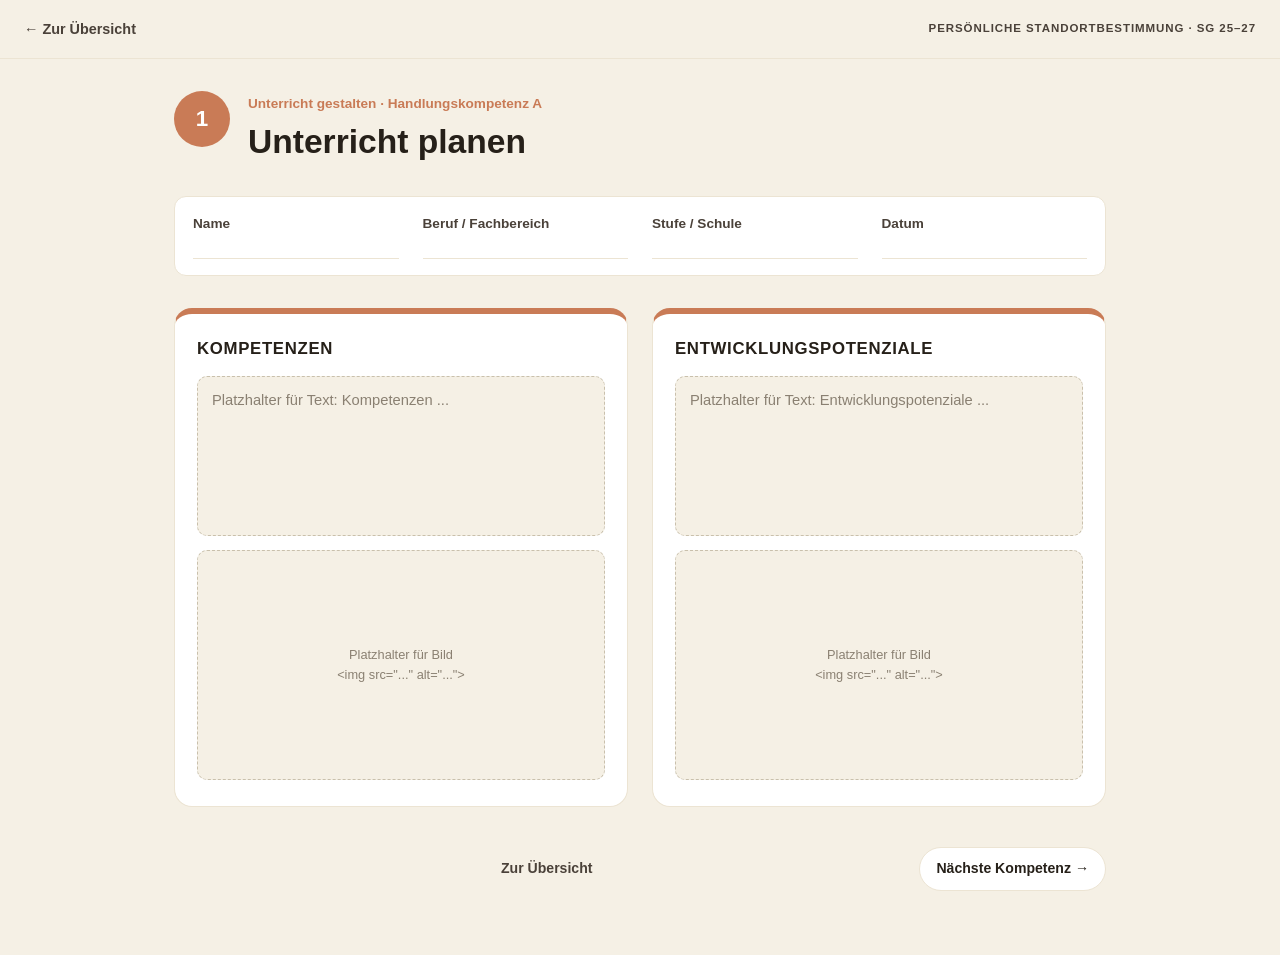
==== kompetenz-01.html @ 4d9b2840 "Add files via upload" ====
<!DOCTYPE html>
<html lang="de">
<head>
<meta charset="UTF-8">
<meta name="viewport" content="width=device-width, initial-scale=1.0">
<title>Unterricht planen – Persönliche Standortbestimmung</title>
<link rel="stylesheet" href="style.css">
</head>
<body>
<div class="top-bar">
  <a class="back-link" href="index.html">&larr; Zur Übersicht</a>
  <span class="eyebrow">Persönliche Standortbestimmung · SG 25–27</span>
</div>
<div class="wrap">

<div class="detail-header">
  <span class="num-badge" style="background:var(--gestalten)">1</span>
  <div>
    <span class="group-label" style="color:var(--gestalten)">Unterricht gestalten · Handlungskompetenz A</span>
    <h1>Unterricht planen</h1>
  </div>
</div>

<div class="person-fields">
  <div><label>Name</label><div class="field-line" contenteditable="true"></div></div>
  <div><label>Beruf / Fachbereich</label><div class="field-line" contenteditable="true"></div></div>
  <div><label>Stufe / Schule</label><div class="field-line" contenteditable="true"></div></div>
  <div><label>Datum</label><div class="field-line" contenteditable="true"></div></div>
</div>

<div class="columns">
  <div class="col gestalten">
    <h2>Kompetenzen</h2>
    <!-- PLATZHALTER TEXT: Hier eigene Kompetenzen zu "Unterricht planen" eintragen -->
    <div class="placeholder-text" contenteditable="true">Platzhalter für Text: Kompetenzen ...</div>
    <!-- PLATZHALTER BILD: <img src="pfad/zum/bild.jpg" alt="Beschreibung"> hier einfügen -->
    <div class="placeholder-image">Platzhalter für Bild<br>&lt;img src="..." alt="..."&gt;</div>
  </div>
  <div class="col gestalten">
    <h2>Entwicklungspotenziale</h2>
    <!-- PLATZHALTER TEXT: Hier eigene Entwicklungspotenziale zu "Unterricht planen" eintragen -->
    <div class="placeholder-text" contenteditable="true">Platzhalter für Text: Entwicklungspotenziale ...</div>
    <!-- PLATZHALTER BILD: <img src="pfad/zum/bild.jpg" alt="Beschreibung"> hier einfügen -->
    <div class="placeholder-image">Platzhalter für Bild<br>&lt;img src="..." alt="..."&gt;</div>
  </div>
</div>

<div class="page-nav">
  <span></span>
  <a class="to-overview" href="index.html">Zur Übersicht</a>
  <a href="kompetenz-02.html">Nächste Kompetenz &rarr;</a>
</div>
</div>
</body>
</html>
---- style.css ----
/* ============================================================
   Persönliche Standortbestimmung – SDS Magglingen 2026
   Farbschema orientiert sich am Plakat "Persönliche Standortbestimmung"
   ============================================================ */

:root {
  --cream: #f5f0e5;
  --cream-dark: #ece4d3;
  --ink: #262019;
  --ink-soft: #4a4139;

  --gestalten: #c97b56;
  --gestalten-tint: #f0c9ae;
  --gestalten-tint-soft: #f7e2d2;

  --begleiten: #4f9483;
  --begleiten-tint: #cfe6dd;
  --begleiten-tint-soft: #e4f1ec;

  --rolle: #7d79a6;
  --rolle-tint: #dad7e9;
  --rolle-tint-soft: #ece9f4;

  --radius: 18px;
  --max-width: 980px;
}

* { box-sizing: border-box; }

html { scroll-behavior: smooth; }

body {
  margin: 0;
  font-family: "Work Sans", "Segoe UI", Arial, sans-serif;
  background: var(--cream);
  color: var(--ink);
  line-height: 1.55;
}

a { color: inherit; }

.wrap {
  max-width: var(--max-width);
  margin: 0 auto;
  padding: 32px 24px 64px;
}

/* --- Kopfbereich (gemeinsam) --- */

.top-bar {
  display: flex;
  align-items: center;
  justify-content: space-between;
  gap: 16px;
  padding: 18px 24px;
  border-bottom: 1px solid var(--cream-dark);
}

.top-bar .back-link {
  text-decoration: none;
  font-size: 0.9rem;
  font-weight: 600;
  color: var(--ink-soft);
  display: inline-flex;
  align-items: center;
  gap: 6px;
}

.top-bar .back-link:hover { color: var(--ink); }

.eyebrow {
  text-transform: uppercase;
  letter-spacing: 0.08em;
  font-size: 0.72rem;
  font-weight: 700;
  color: var(--ink-soft);
}

/* --- Übersicht (index.html) --- */

.hero {
  text-align: left;
  padding: 8px 0 32px;
  border-bottom: 1px solid var(--cream-dark);
  margin-bottom: 36px;
}

.hero h1 {
  font-size: clamp(1.8rem, 4vw, 2.6rem);
  margin: 8px 0 6px;
}

.hero p.subtitle {
  color: var(--ink-soft);
  margin: 0;
  font-size: 1rem;
}

.legend {
  display: flex;
  flex-wrap: wrap;
  gap: 10px;
  margin-top: 20px;
}

.legend-item {
  display: inline-flex;
  align-items: center;
  gap: 8px;
  padding: 6px 14px;
  border-radius: 999px;
  font-size: 0.82rem;
  font-weight: 600;
}

.legend-dot {
  width: 10px;
  height: 10px;
  border-radius: 50%;
  display: inline-block;
}

.legend-item.gestalten { background: var(--gestalten-tint-soft); color: #7a4527; }
.legend-item.gestalten .legend-dot { background: var(--gestalten); }
.legend-item.begleiten { background: var(--begleiten-tint-soft); color: #285c4e; }
.legend-item.begleiten .legend-dot { background: var(--begleiten); }
.legend-item.rolle { background: var(--rolle-tint-soft); color: #423f66; }
.legend-item.rolle .legend-dot { background: var(--rolle); }

.group-section { margin-bottom: 40px; }

.group-heading {
  display: flex;
  align-items: center;
  gap: 10px;
  margin-bottom: 16px;
}

.group-heading .legend-dot { width: 12px; height: 12px; }

.group-heading h2 {
  font-size: 1.1rem;
  margin: 0;
  letter-spacing: 0.01em;
}

.card-grid {
  display: grid;
  grid-template-columns: repeat(auto-fit, minmax(220px, 1fr));
  gap: 16px;
}

.card {
  display: block;
  text-decoration: none;
  color: var(--ink);
  background: #fff;
  border-radius: var(--radius);
  padding: 22px 20px;
  border: 1px solid var(--cream-dark);
  transition: transform 0.15s ease, box-shadow 0.15s ease;
  position: relative;
}

.card:hover {
  transform: translateY(-3px);
  box-shadow: 0 10px 24px rgba(38, 32, 25, 0.08);
}

.card .num {
  display: inline-flex;
  align-items: center;
  justify-content: center;
  width: 34px;
  height: 34px;
  border-radius: 50%;
  color: #fff;
  font-weight: 700;
  font-size: 0.95rem;
  margin-bottom: 14px;
}

.card.gestalten .num { background: var(--gestalten); }
.card.begleiten .num { background: var(--begleiten); }
.card.rolle .num { background: var(--rolle); }

.card h3 {
  margin: 0 0 4px;
  font-size: 1.05rem;
}

.card .letter {
  font-size: 0.78rem;
  color: var(--ink-soft);
  font-weight: 600;
}

.outlook-box {
  margin-top: 40px;
  background: var(--ink);
  color: var(--cream);
  border-radius: var(--radius);
  padding: 26px 24px;
}

.outlook-box .eyebrow { color: var(--cream-dark); }
.outlook-box h2 { margin: 6px 0 10px; font-size: 1.2rem; }
.outlook-box p { margin: 0; color: #d8d0c1; font-size: 0.92rem; }

.footer-links {
  margin-top: 44px;
  display: flex;
  gap: 20px;
  flex-wrap: wrap;
  font-size: 0.85rem;
}

.footer-links a { font-weight: 600; text-decoration: none; border-bottom: 2px solid currentColor; }

/* --- Detailseite pro Handlungskompetenz --- */

.detail-header {
  display: flex;
  align-items: flex-start;
  gap: 18px;
  margin-bottom: 8px;
}

.detail-header .num-badge {
  flex: none;
  width: 56px;
  height: 56px;
  border-radius: 50%;
  display: flex;
  align-items: center;
  justify-content: center;
  color: #fff;
  font-size: 1.4rem;
  font-weight: 700;
}

.detail-header h1 { margin: 0 0 4px; font-size: clamp(1.5rem, 3.4vw, 2.1rem); }
.detail-header .group-label { font-size: 0.85rem; font-weight: 600; }

.person-fields {
  display: grid;
  grid-template-columns: repeat(auto-fit, minmax(160px, 1fr));
  gap: 10px 24px;
  margin: 24px 0 32px;
  padding: 16px 18px;
  background: #fff;
  border: 1px solid var(--cream-dark);
  border-radius: 12px;
  font-size: 0.85rem;
}

.person-fields label { display: block; color: var(--ink-soft); font-weight: 600; margin-bottom: 3px; }
.person-fields .field-line { border-bottom: 1px solid var(--cream-dark); min-height: 20px; }

.columns {
  display: grid;
  grid-template-columns: 1fr 1fr;
  gap: 24px;
}

@media (max-width: 720px) {
  .columns { grid-template-columns: 1fr; }
}

.col {
  background: #fff;
  border-radius: var(--radius);
  padding: 22px 22px 26px;
  border: 1px solid var(--cream-dark);
  border-top: 6px solid transparent;
}

.col h2 {
  margin: 0 0 14px;
  font-size: 1.05rem;
  text-transform: uppercase;
  letter-spacing: 0.04em;
}

.col.gestalten { border-top-color: var(--gestalten); }
.col.begleiten { border-top-color: var(--begleiten); }
.col.rolle { border-top-color: var(--rolle); }

/* Platzhalter-Textfeld: hier trägt die Nutzerin/der Nutzer später eigenen Text ein */
.placeholder-text {
  min-height: 160px;
  padding: 12px 14px;
  border: 1.5px dashed #c9c0ac;
  border-radius: 10px;
  color: #8a8072;
  font-size: 0.92rem;
  background: var(--cream);
}

.placeholder-text[contenteditable="true"]:focus {
  outline: 2px solid var(--ink-soft);
  color: var(--ink);
}

/* Platzhalter-Bildfeld: hier kann später ein <img> eingesetzt werden */
.placeholder-image {
  margin-top: 14px;
  aspect-ratio: 16 / 9;
  border-radius: 10px;
  border: 1.5px dashed #c9c0ac;
  background: var(--cream);
  display: flex;
  align-items: center;
  justify-content: center;
  color: #8a8072;
  font-size: 0.8rem;
  text-align: center;
  padding: 10px;
}

.page-nav {
  display: flex;
  justify-content: space-between;
  align-items: center;
  margin-top: 40px;
  gap: 12px;
  flex-wrap: wrap;
}

.page-nav a {
  text-decoration: none;
  font-weight: 600;
  font-size: 0.88rem;
  padding: 10px 16px;
  border-radius: 999px;
  border: 1px solid var(--cream-dark);
  background: #fff;
}

.page-nav a:hover { background: var(--cream-dark); }

.page-nav .to-overview {
  border: none;
  background: none;
  padding: 0;
  color: var(--ink-soft);
}

/* --- QR-Code Seite --- */

.qr-config {
  background: #fff;
  border: 1px solid var(--cream-dark);
  border-radius: var(--radius);
  padding: 20px 22px;
  margin-bottom: 30px;
}

.qr-config label {
  display: block;
  font-size: 0.85rem;
  font-weight: 600;
  margin-bottom: 8px;
}

.qr-config input[type="text"] {
  width: 100%;
  padding: 10px 12px;
  border-radius: 8px;
  border: 1px solid var(--cream-dark);
  font-size: 0.9rem;
  margin-bottom: 10px;
}

.qr-config button {
  background: var(--ink);
  color: var(--cream);
  border: none;
  padding: 10px 18px;
  border-radius: 999px;
  font-weight: 600;
  cursor: pointer;
  font-size: 0.85rem;
}

.qr-grid {
  display: grid;
  grid-template-columns: repeat(auto-fill, minmax(180px, 1fr));
  gap: 18px;
}

.qr-card {
  background: #fff;
  border: 1px solid var(--cream-dark);
  border-radius: 14px;
  padding: 16px;
  text-align: center;
  break-inside: avoid;
}

.qr-card .num {
  display: inline-flex;
  align-items: center;
  justify-content: center;
  width: 26px;
  height: 26px;
  border-radius: 50%;
  color: #fff;
  font-weight: 700;
  font-size: 0.78rem;
  margin-bottom: 8px;
}

.qr-card.gestalten .num { background: var(--gestalten); }
.qr-card.begleiten .num { background: var(--begleiten); }
.qr-card.rolle .num { background: var(--rolle); }

.qr-card h3 { font-size: 0.85rem; margin: 6px 0 10px; min-height: 34px; }

.qr-canvas-holder {
  display: flex;
  align-items: center;
  justify-content: center;
  margin-bottom: 8px;
}

.qr-card .filename {
  font-size: 0.7rem;
  color: var(--ink-soft);
  word-break: break-all;
}

@media print {
  .top-bar, .qr-config, .no-print { display: none !important; }
  body { background: #fff; }
  .qr-card { box-shadow: none; border: 1px solid #ccc; }
}
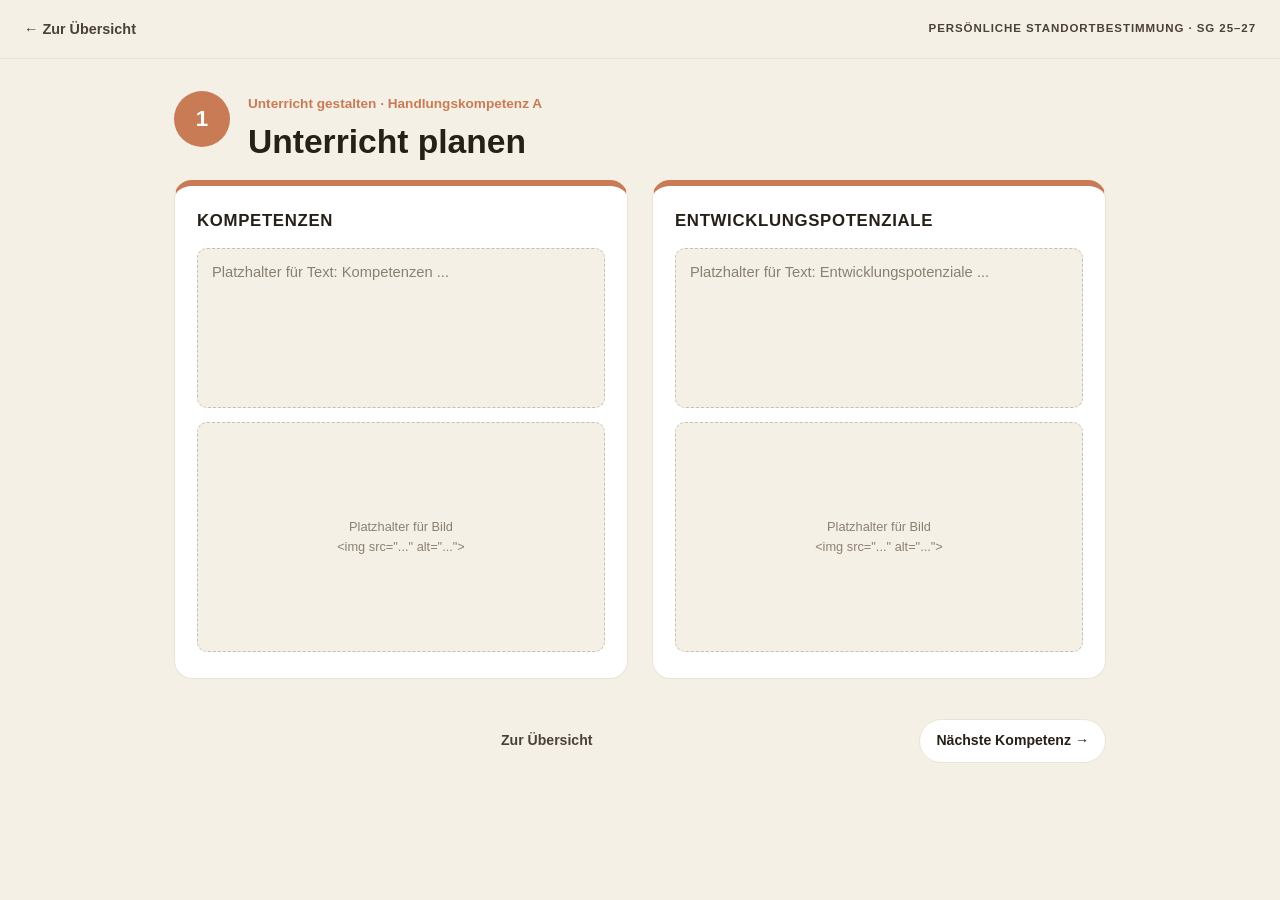
==== commit 3e4cc9c1: "Update kompetenz-01.html" ====
--- a/kompetenz-01.html
+++ b/kompetenz-01.html
@@ -19,13 +19,6 @@
     <span class="group-label" style="color:var(--gestalten)">Unterricht gestalten · Handlungskompetenz A</span>
     <h1>Unterricht planen</h1>
   </div>
-</div>
-
-<div class="person-fields">
-  <div><label>Name</label><div class="field-line" contenteditable="true"></div></div>
-  <div><label>Beruf / Fachbereich</label><div class="field-line" contenteditable="true"></div></div>
-  <div><label>Stufe / Schule</label><div class="field-line" contenteditable="true"></div></div>
-  <div><label>Datum</label><div class="field-line" contenteditable="true"></div></div>
 </div>
 
 <div class="columns">
--- a/style.css
+++ b/style.css
@@ -346,92 +346,7 @@
   color: var(--ink-soft);
 }
 
-/* --- QR-Code Seite --- */
-
-.qr-config {
-  background: #fff;
-  border: 1px solid var(--cream-dark);
-  border-radius: var(--radius);
-  padding: 20px 22px;
-  margin-bottom: 30px;
-}
-
-.qr-config label {
-  display: block;
-  font-size: 0.85rem;
-  font-weight: 600;
-  margin-bottom: 8px;
-}
-
-.qr-config input[type="text"] {
-  width: 100%;
-  padding: 10px 12px;
-  border-radius: 8px;
-  border: 1px solid var(--cream-dark);
-  font-size: 0.9rem;
-  margin-bottom: 10px;
-}
-
-.qr-config button {
-  background: var(--ink);
-  color: var(--cream);
-  border: none;
-  padding: 10px 18px;
-  border-radius: 999px;
-  font-weight: 600;
-  cursor: pointer;
-  font-size: 0.85rem;
-}
-
-.qr-grid {
-  display: grid;
-  grid-template-columns: repeat(auto-fill, minmax(180px, 1fr));
-  gap: 18px;
-}
-
-.qr-card {
-  background: #fff;
-  border: 1px solid var(--cream-dark);
-  border-radius: 14px;
-  padding: 16px;
-  text-align: center;
-  break-inside: avoid;
-}
-
-.qr-card .num {
-  display: inline-flex;
-  align-items: center;
-  justify-content: center;
-  width: 26px;
-  height: 26px;
-  border-radius: 50%;
-  color: #fff;
-  font-weight: 700;
-  font-size: 0.78rem;
-  margin-bottom: 8px;
-}
-
-.qr-card.gestalten .num { background: var(--gestalten); }
-.qr-card.begleiten .num { background: var(--begleiten); }
-.qr-card.rolle .num { background: var(--rolle); }
-
-.qr-card h3 { font-size: 0.85rem; margin: 6px 0 10px; min-height: 34px; }
-
-.qr-canvas-holder {
-  display: flex;
-  align-items: center;
-  justify-content: center;
-  margin-bottom: 8px;
-}
-
-.qr-card .filename {
-  font-size: 0.7rem;
-  color: var(--ink-soft);
-  word-break: break-all;
-}
-
 @media print {
-  .top-bar, .qr-config, .no-print { display: none !important; }
+  .top-bar, .no-print { display: none !important; }
   body { background: #fff; }
-  .qr-card { box-shadow: none; border: 1px solid #ccc; }
-}
+}
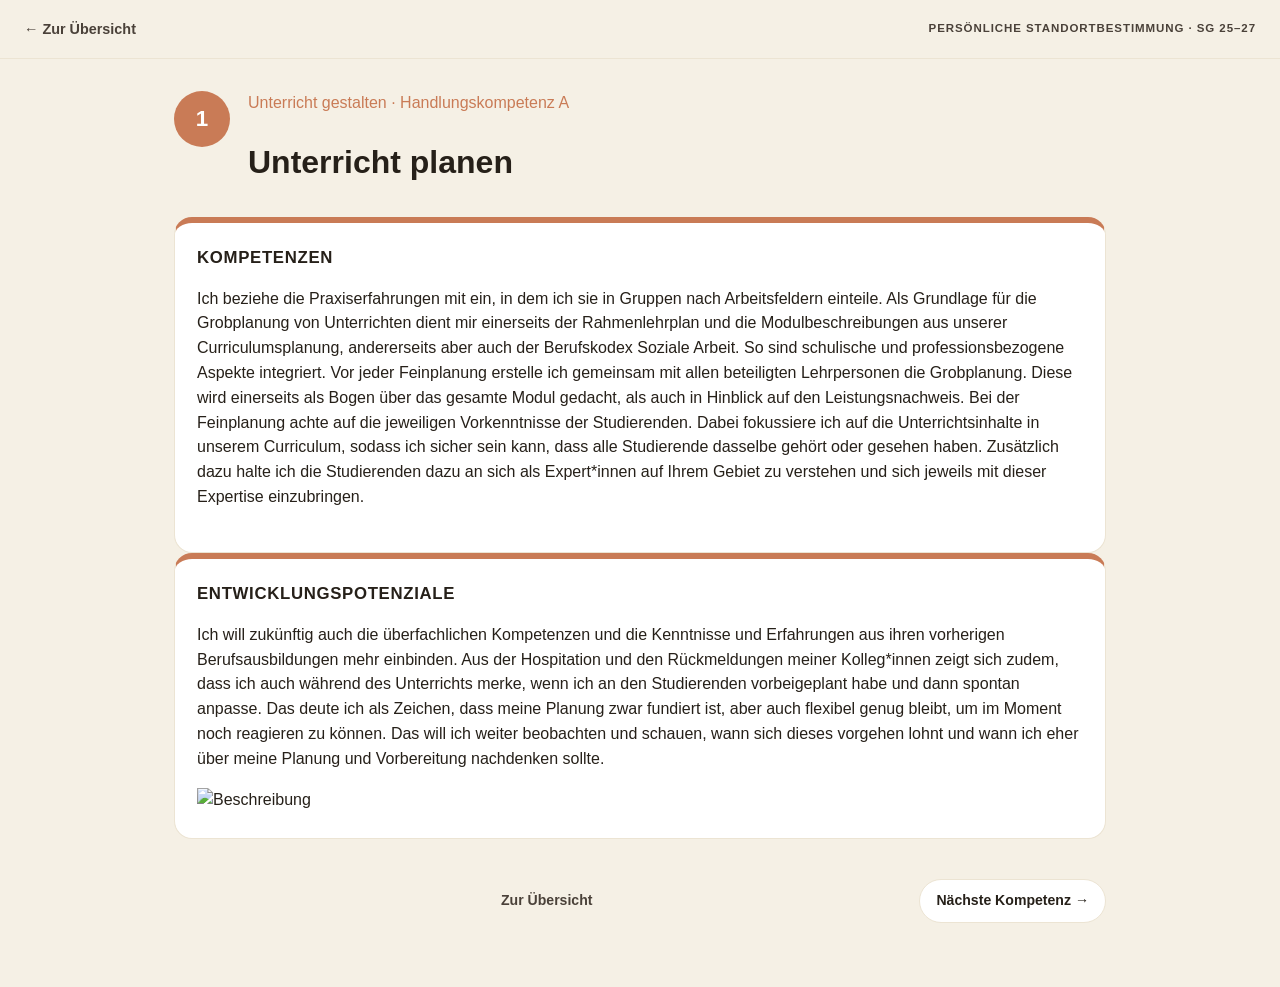
==== commit 8f95de57: "Update kompetenz-01.html" ====
--- a/kompetenz-01.html
+++ b/kompetenz-01.html
@@ -24,17 +24,20 @@
 <div class="columns">
   <div class="col gestalten">
     <h2>Kompetenzen</h2>
-    <!-- PLATZHALTER TEXT: Hier eigene Kompetenzen zu "Unterricht planen" eintragen -->
-    <div class="placeholder-text" contenteditable="true">Platzhalter für Text: Kompetenzen ...</div>
-    <!-- PLATZHALTER BILD: <img src="pfad/zum/bild.jpg" alt="Beschreibung"> hier einfügen -->
-    <div class="placeholder-image">Platzhalter für Bild<br>&lt;img src="..." alt="..."&gt;</div>
+     <!-- PLATZHALTER TEXT: Hier eigene Kompetenzen zu "Unterricht planen" eintragen -->
+    <div><p>Ich beziehe die Praxiserfahrungen mit ein, in dem ich sie in Gruppen nach Arbeitsfeldern einteile.
+Als Grundlage für die Grobplanung von Unterrichten dient mir einerseits der Rahmenlehrplan und die Modulbeschreibungen aus unserer Curriculumsplanung, andererseits aber auch der Berufskodex Soziale Arbeit. So sind schulische und professionsbezogene Aspekte integriert.
+Vor jeder Feinplanung erstelle ich gemeinsam mit allen beteiligten Lehrpersonen die Grobplanung. Diese wird einerseits als Bogen über das gesamte Modul gedacht, als auch in Hinblick auf den Leistungsnachweis. 
+Bei der Feinplanung achte auf die jeweiligen Vorkenntnisse der Studierenden. Dabei fokussiere ich auf die Unterrichtsinhalte in unserem Curriculum, sodass ich sicher sein kann, dass alle Studierende dasselbe gehört oder gesehen haben. Zusätzlich dazu halte ich die Studierenden dazu an sich als Expert*innen auf Ihrem Gebiet zu verstehen und sich jeweils mit dieser Expertise einzubringen. 
+</p></div>
   </div>
   <div class="col gestalten">
     <h2>Entwicklungspotenziale</h2>
     <!-- PLATZHALTER TEXT: Hier eigene Entwicklungspotenziale zu "Unterricht planen" eintragen -->
-    <div class="placeholder-text" contenteditable="true">Platzhalter für Text: Entwicklungspotenziale ...</div>
-    <!-- PLATZHALTER BILD: <img src="pfad/zum/bild.jpg" alt="Beschreibung"> hier einfügen -->
-    <div class="placeholder-image">Platzhalter für Bild<br>&lt;img src="..." alt="..."&gt;</div>
+    <div><p>Ich will zukünftig auch die überfachlichen Kompetenzen und die Kenntnisse und Erfahrungen aus ihren vorherigen Berufsausbildungen mehr einbinden. 
+Aus der Hospitation und den Rückmeldungen meiner Kolleg*innen zeigt sich zudem, dass ich auch während des Unterrichts merke, wenn ich an den Studierenden vorbeigeplant habe und dann spontan anpasse. Das deute ich als Zeichen, dass meine Planung zwar fundiert ist, aber auch flexibel genug bleibt, um im Moment noch reagieren zu können. Das will ich weiter beobachten und schauen, wann sich dieses vorgehen lohnt und wann ich eher über meine Planung und Vorbereitung nachdenken sollte. 
+</p></div>
+    <img src="pfad/zum/bild.jpg" alt="Beschreibung">
   </div>
 </div>
 
--- a/style.css
+++ b/style.css
@@ -237,30 +237,7 @@
   color: #fff;
   font-size: 1.4rem;
   font-weight: 700;
-}
-
-.detail-header h1 { margin: 0 0 4px; font-size: clamp(1.5rem, 3.4vw, 2.1rem); }
-.detail-header .group-label { font-size: 0.85rem; font-weight: 600; }
-
-.person-fields {
-  display: grid;
-  grid-template-columns: repeat(auto-fit, minmax(160px, 1fr));
-  gap: 10px 24px;
-  margin: 24px 0 32px;
-  padding: 16px 18px;
-  background: #fff;
-  border: 1px solid var(--cream-dark);
-  border-radius: 12px;
-  font-size: 0.85rem;
-}
-
-.person-fields label { display: block; color: var(--ink-soft); font-weight: 600; margin-bottom: 3px; }
-.person-fields .field-line { border-bottom: 1px solid var(--cream-dark); min-height: 20px; }
-
-.columns {
-  display: grid;
-  grid-template-columns: 1fr 1fr;
-  gap: 24px;
+
 }
 
 @media (max-width: 720px) {
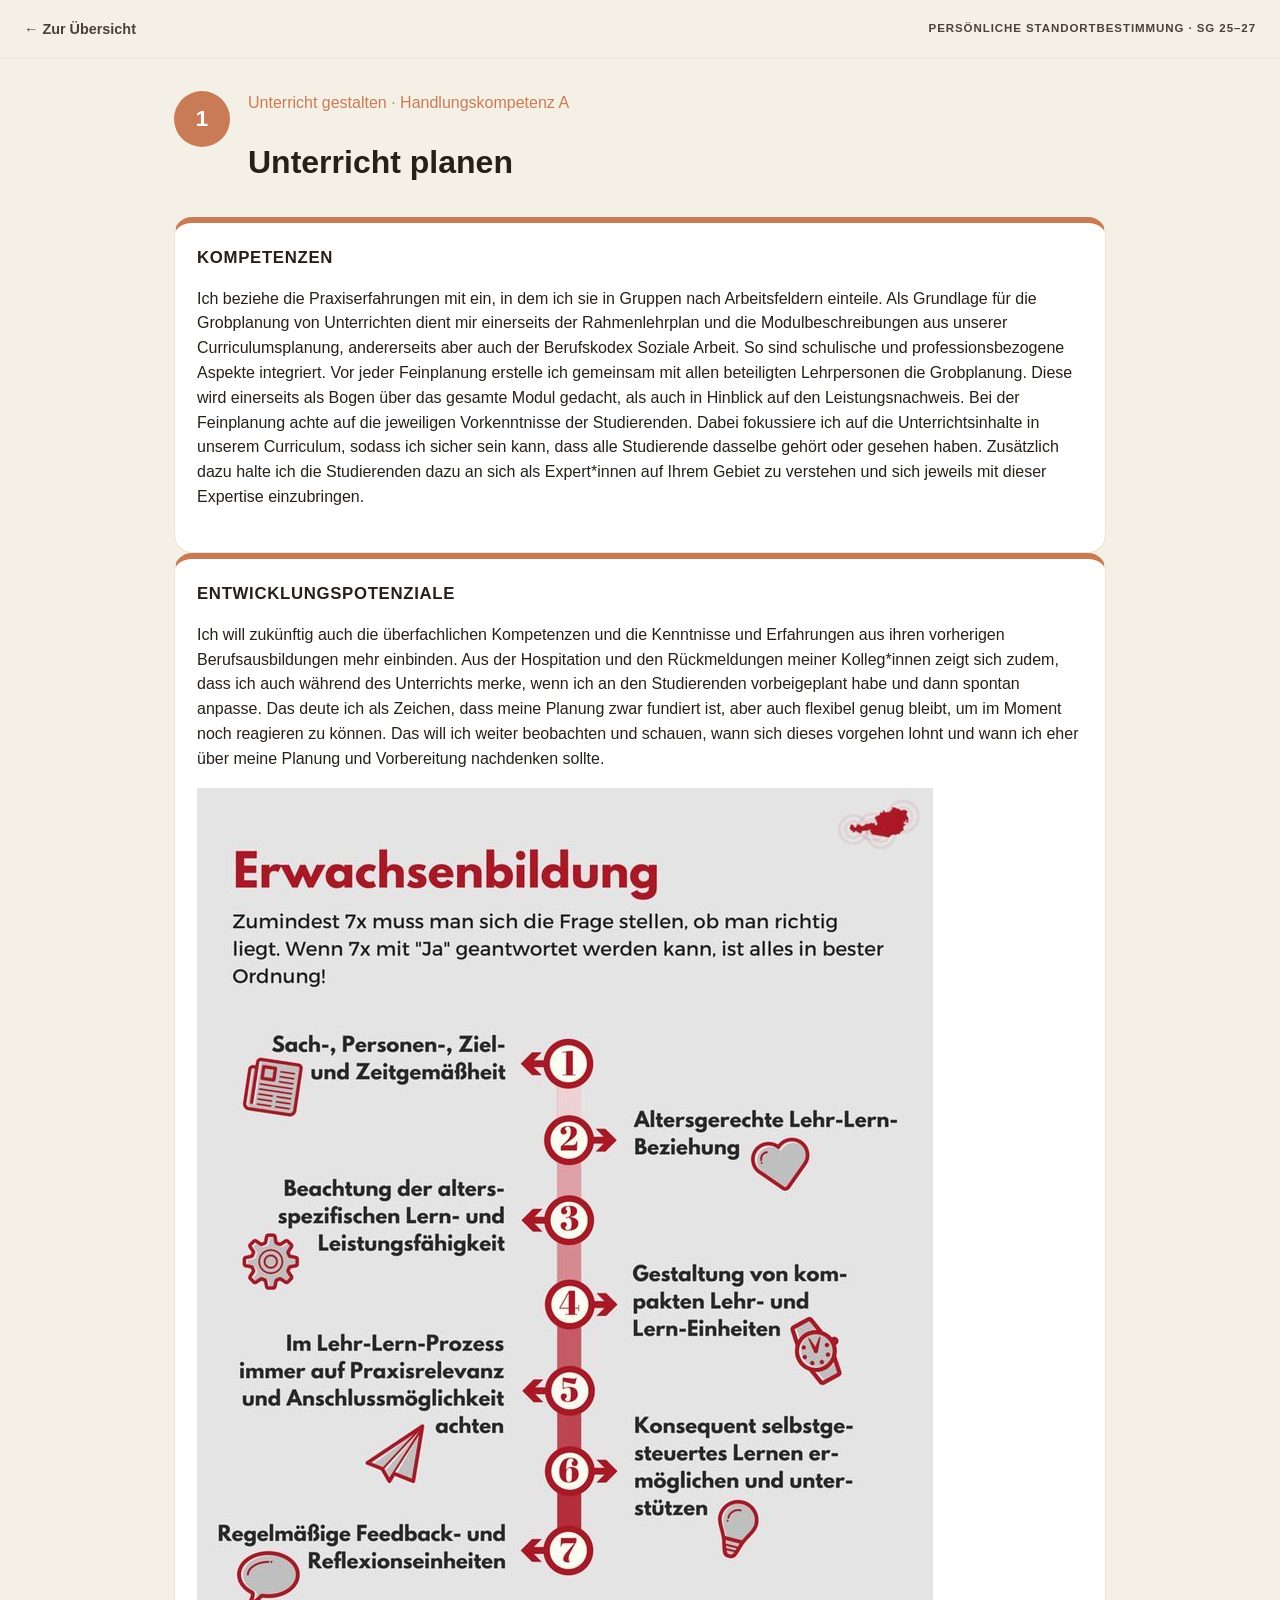
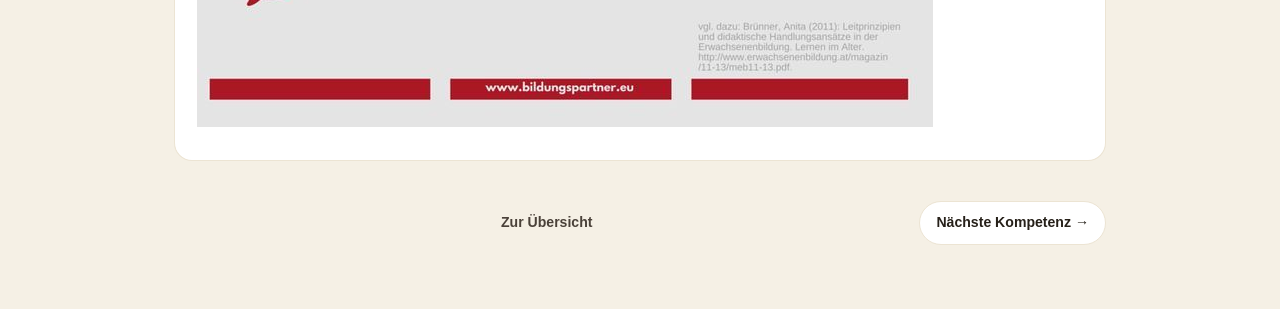
==== commit 226b148d: "Update kompetenz-01.html" ====
--- a/kompetenz-01.html
+++ b/kompetenz-01.html
@@ -37,7 +37,7 @@
     <div><p>Ich will zukünftig auch die überfachlichen Kompetenzen und die Kenntnisse und Erfahrungen aus ihren vorherigen Berufsausbildungen mehr einbinden. 
 Aus der Hospitation und den Rückmeldungen meiner Kolleg*innen zeigt sich zudem, dass ich auch während des Unterrichts merke, wenn ich an den Studierenden vorbeigeplant habe und dann spontan anpasse. Das deute ich als Zeichen, dass meine Planung zwar fundiert ist, aber auch flexibel genug bleibt, um im Moment noch reagieren zu können. Das will ich weiter beobachten und schauen, wann sich dieses vorgehen lohnt und wann ich eher über meine Planung und Vorbereitung nachdenken sollte. 
 </p></div>
-    <img src="pfad/zum/bild.jpg" alt="Beschreibung">
+    <img src="Bildung ist Zukunft.jpg">
   </div>
 </div>
 
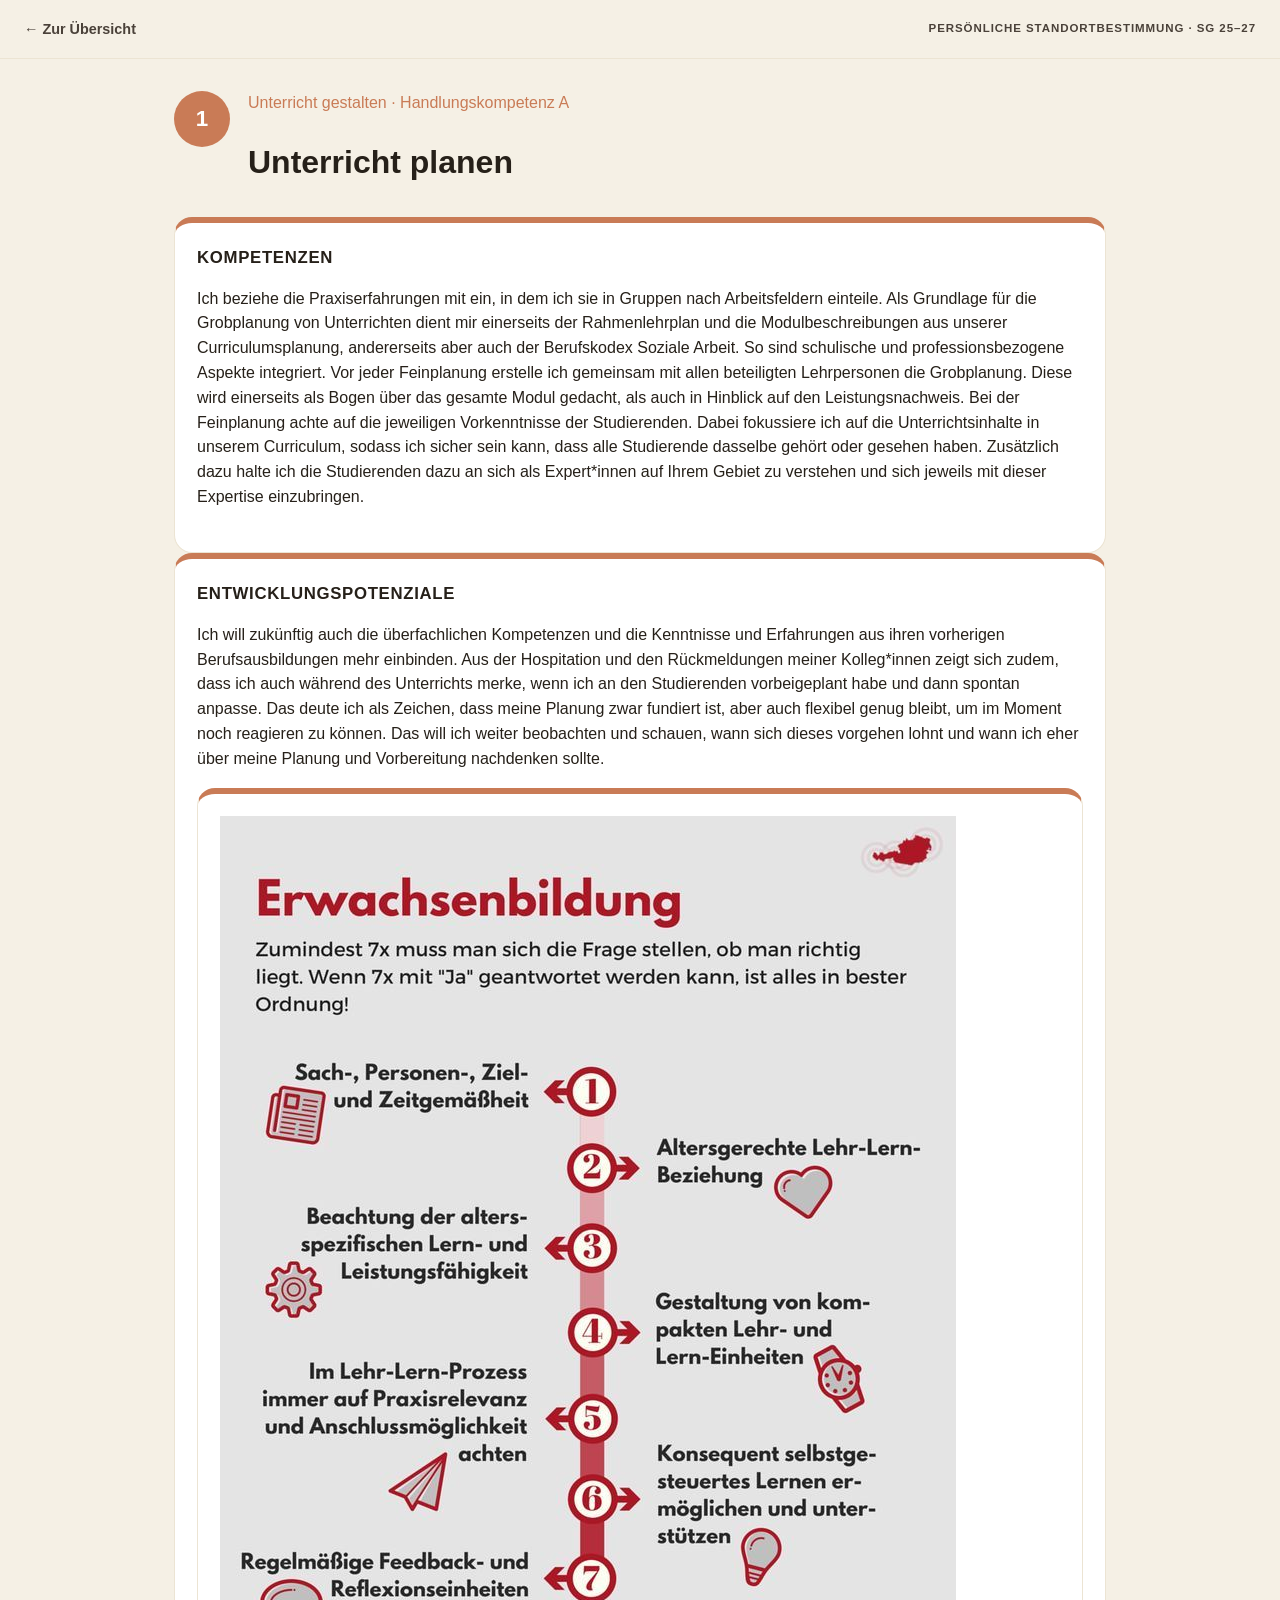
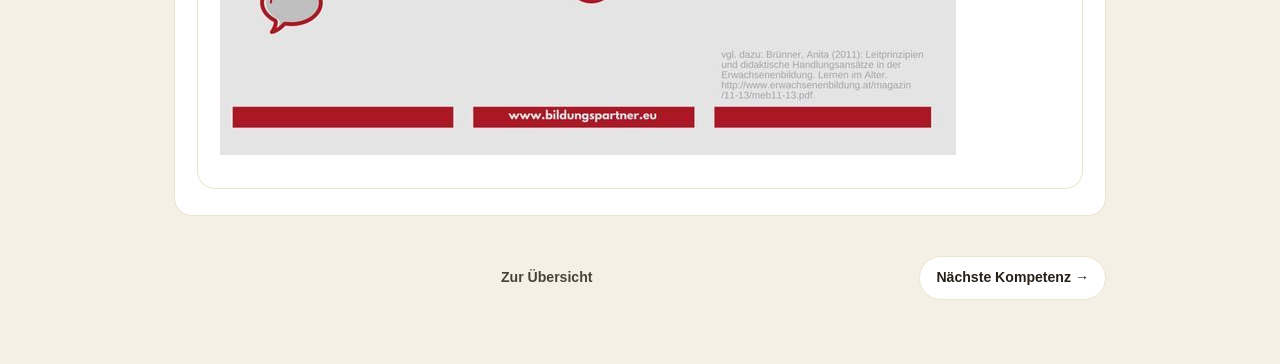
==== commit 8a0d8193: "Update kompetenz-01.html" ====
--- a/kompetenz-01.html
+++ b/kompetenz-01.html
@@ -37,6 +37,7 @@
     <div><p>Ich will zukünftig auch die überfachlichen Kompetenzen und die Kenntnisse und Erfahrungen aus ihren vorherigen Berufsausbildungen mehr einbinden. 
 Aus der Hospitation und den Rückmeldungen meiner Kolleg*innen zeigt sich zudem, dass ich auch während des Unterrichts merke, wenn ich an den Studierenden vorbeigeplant habe und dann spontan anpasse. Das deute ich als Zeichen, dass meine Planung zwar fundiert ist, aber auch flexibel genug bleibt, um im Moment noch reagieren zu können. Das will ich weiter beobachten und schauen, wann sich dieses vorgehen lohnt und wann ich eher über meine Planung und Vorbereitung nachdenken sollte. 
 </p></div>
+    <div class="col gestalten">
     <img src="Bildung ist Zukunft.jpg">
   </div>
 </div>
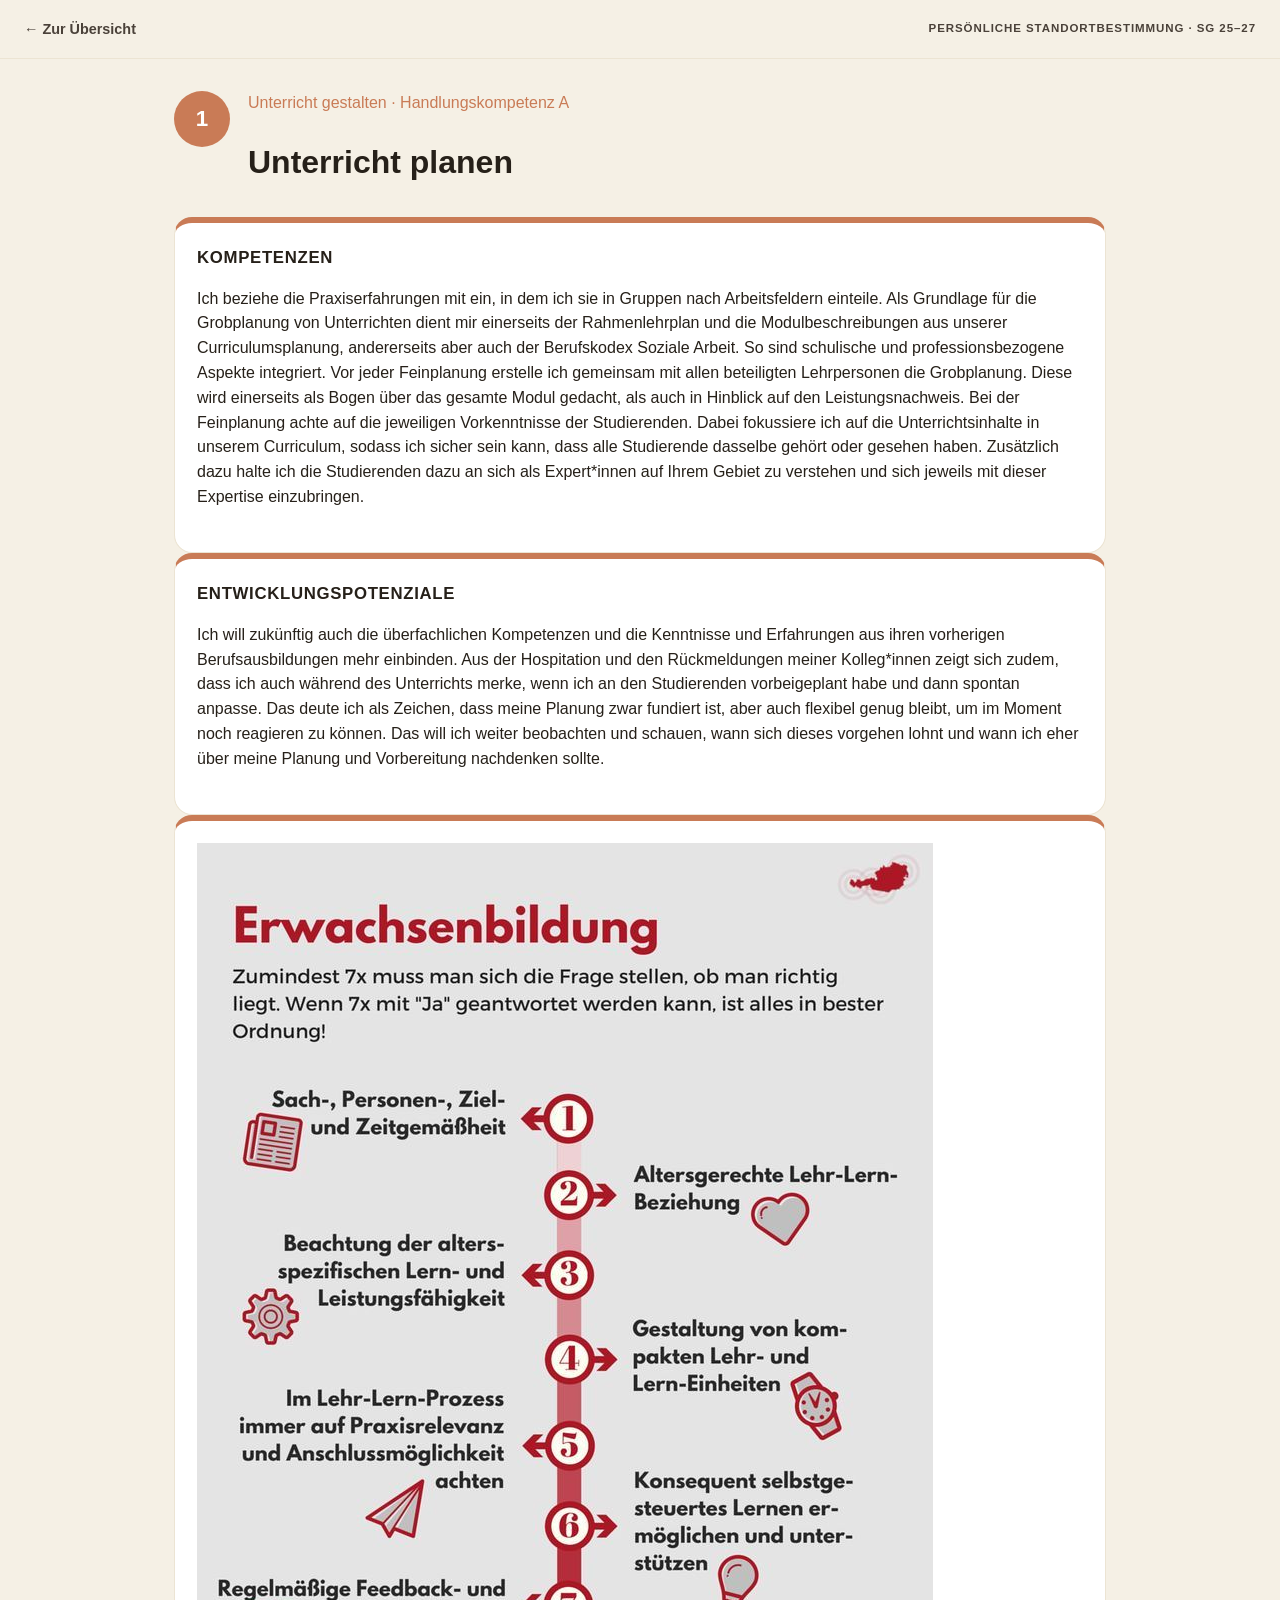
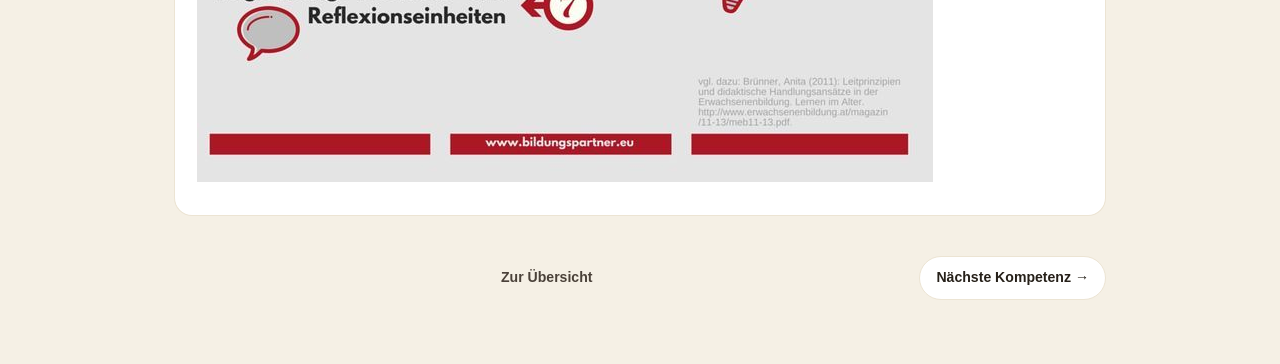
==== commit 23a2d670: "Update kompetenz-01.html" ====
--- a/kompetenz-01.html
+++ b/kompetenz-01.html
@@ -37,6 +37,7 @@
     <div><p>Ich will zukünftig auch die überfachlichen Kompetenzen und die Kenntnisse und Erfahrungen aus ihren vorherigen Berufsausbildungen mehr einbinden. 
 Aus der Hospitation und den Rückmeldungen meiner Kolleg*innen zeigt sich zudem, dass ich auch während des Unterrichts merke, wenn ich an den Studierenden vorbeigeplant habe und dann spontan anpasse. Das deute ich als Zeichen, dass meine Planung zwar fundiert ist, aber auch flexibel genug bleibt, um im Moment noch reagieren zu können. Das will ich weiter beobachten und schauen, wann sich dieses vorgehen lohnt und wann ich eher über meine Planung und Vorbereitung nachdenken sollte. 
 </p></div>
+  </div>
     <div class="col gestalten">
     <img src="Bildung ist Zukunft.jpg">
   </div>
